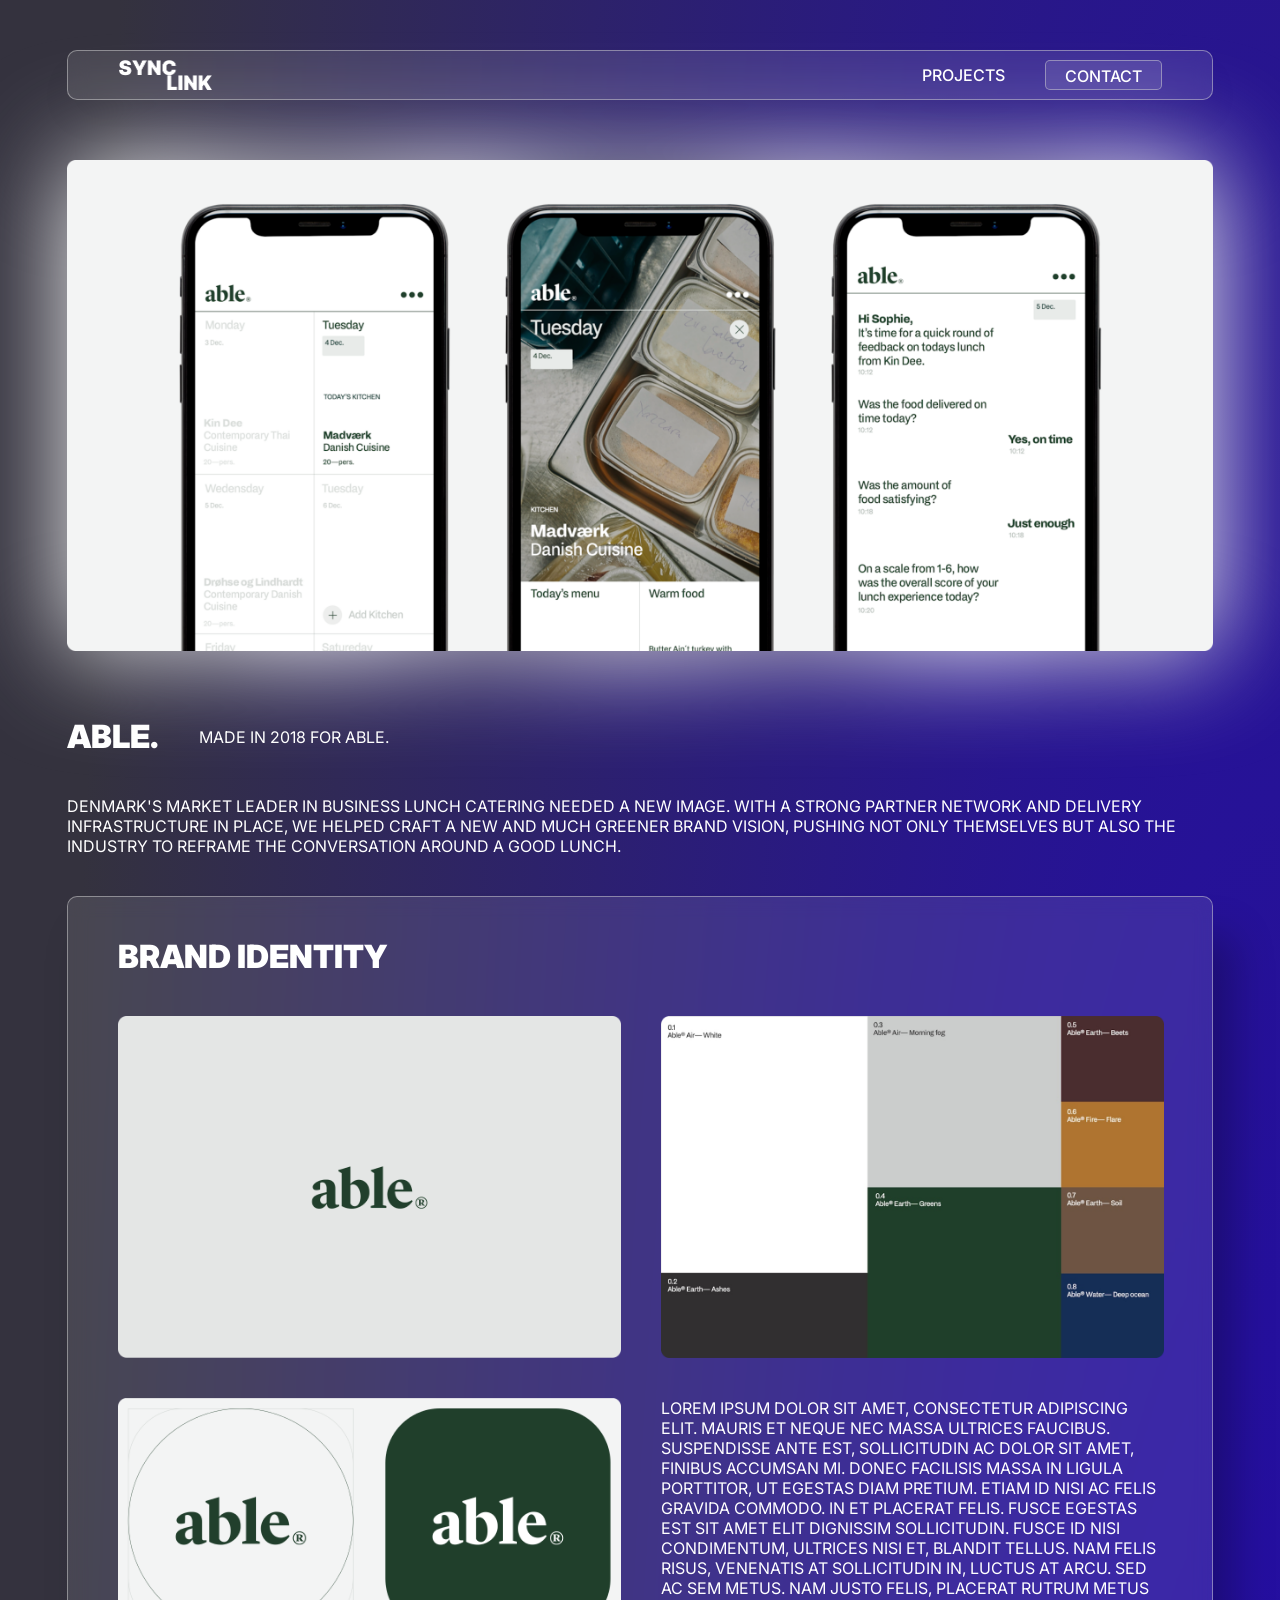
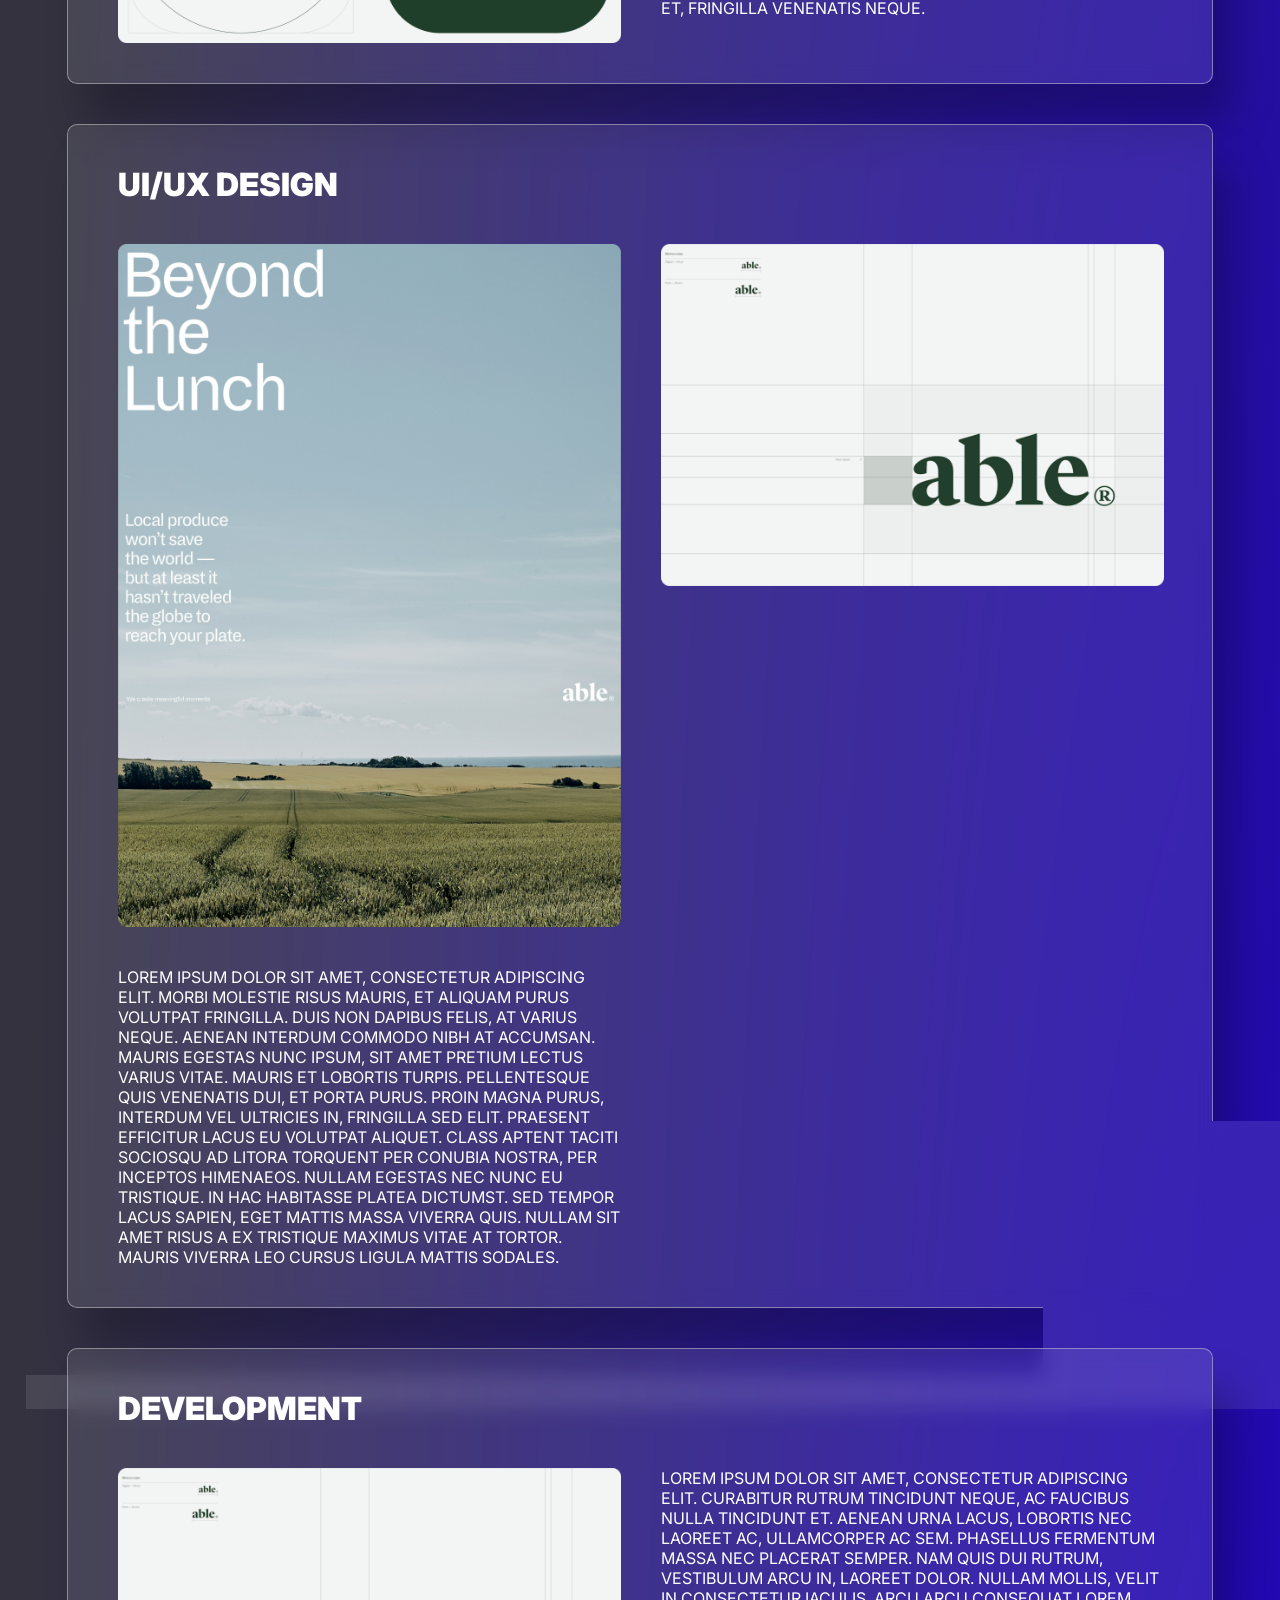
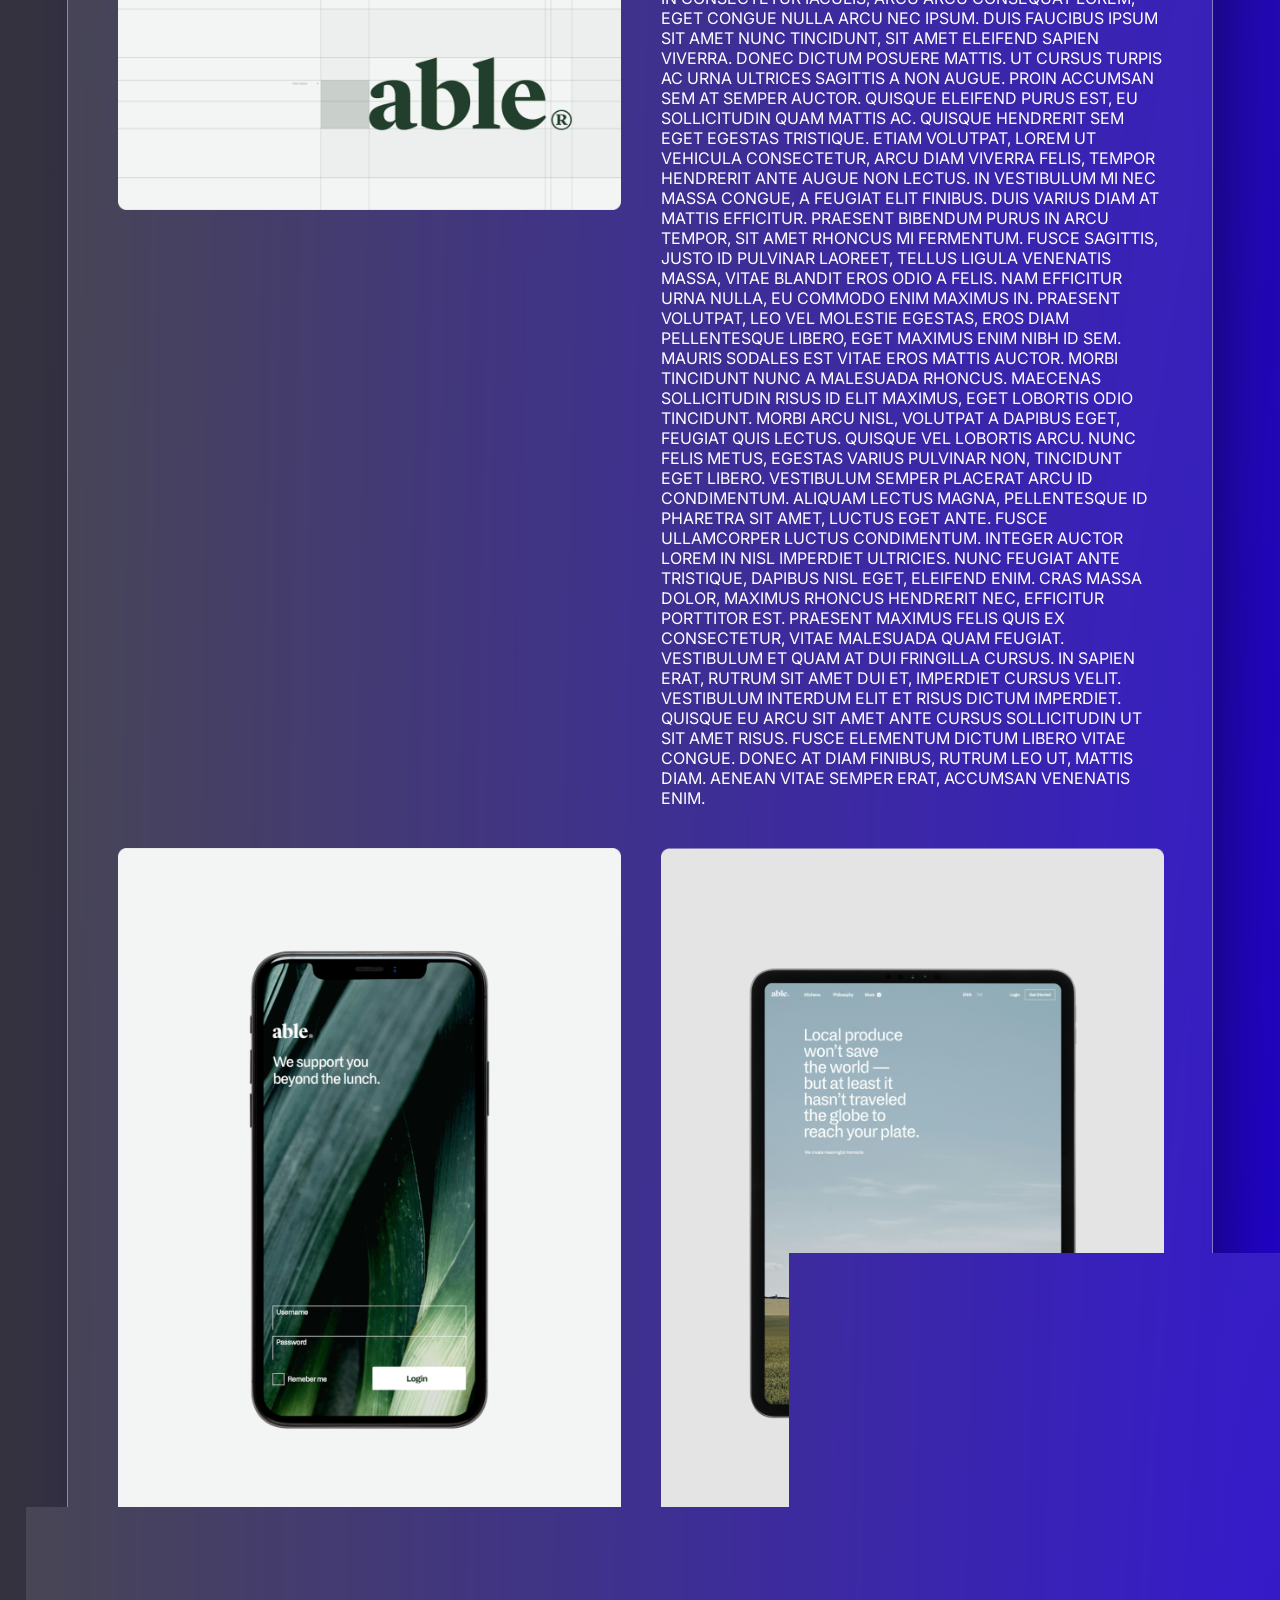
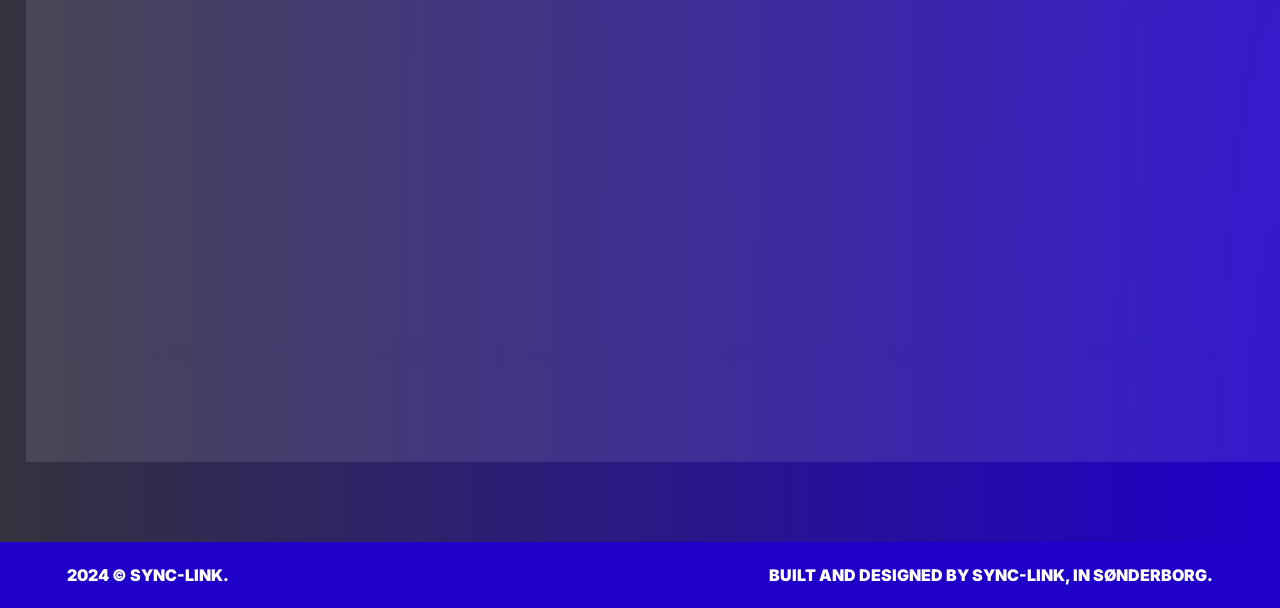
==== projects/project.html @ 5da5f064 "Merge 28a979999e49711f9907e312ec36f247cdb89f05 into 7618553b773ce93dcf7f98cd22d2ee365d95d112" ====
<!DOCTYPE html>
<html lang="en">
	<head>
		<meta charset="UTF-8" />
		<meta name="viewport" content="width=device-width, initial-scale=1.0" />
		<title>Project1</title>
		<link rel="stylesheet" href="./project.css" />
		<link
			href="https://fonts.googleapis.com/css?family=Inter"
			rel="stylesheet"
		/>
	</head>
	<body>
		<nav class="navbar">
			<div class="navbar-content">
				<img src="/assets/logo.png" alt="Sync-Link logo" class="navbar-logo" />
				<ul class="navbar-links">
					<li class="navbar-link">
						<a href="">Projects</a>
					</li>
					<li class="navbar-link highlight">
						<a href="">Contact</a>
					</li>
				</ul>
			</div>
		</nav>
		<main class="project-content">
			<header class="project-header">
				<div class="project-header-image-holder">
					<img
						src="/assets/able.header.png"
						alt=""
						class="project-header-image"
					/>
					<img
						src="/assets/able.header.png"
						alt=""
						class="project-header-image blur"
					/>
				</div>
				<div class="project-header-text-holder">
					<div class="project-header-text-line">
						<h1 class="project-header-text-title">able.</h1>
						<span class="project-header-text-info">made in 2018 for able.</span>
					</div>
					<p class="project-header-text-paragraph">
						Denmark's market leader in business lunch catering needed a new
						image. With a strong partner network and delivery infrastructure in
						place, we helped craft a new and much greener brand vision, pushing
						not only themselves but also the industry to reframe the
						conversation around a good lunch.
					</p>
				</div>
			</header>
			<section class="project-segment">
				<h2 class="project-segment-title">brand identity</h2>
				<div class="project-segment-grid">
					<img
						src="/assets/able.screenshot.1.png"
						alt=""
						class="project-segment-grid-image"
					/>
					<img
						src="/assets/able.screenshot.2.png"
						alt=""
						class="project-segment-grid-image"
					/>
					<img
						src="/assets/able.screenshot.3.png"
						alt=""
						class="project-segment-grid-image"
					/>
					<p class="project-segment-grid-paragraph">
						Lorem ipsum dolor sit amet, consectetur adipiscing elit. Mauris et
						neque nec massa ultrices faucibus. Suspendisse ante est,
						sollicitudin ac dolor sit amet, finibus accumsan mi. Donec facilisis
						massa in ligula porttitor, ut egestas diam pretium. Etiam id nisi ac
						felis gravida commodo. In et placerat felis. Fusce egestas est sit
						amet elit dignissim sollicitudin. Fusce id nisi condimentum,
						ultrices nisi et, blandit tellus. Nam felis risus, venenatis at
						sollicitudin in, luctus at arcu. Sed ac sem metus. Nam justo felis,
						placerat rutrum metus et, fringilla venenatis neque.
					</p>
				</div>
			</section>
			<section class="project-segment">
				<h2 class="project-segment-title">ui/ux design</h2>
				<div class="project-segment-grid">
					<img
						src="/assets/able.screenshot.4.png"
						alt=""
						class="project-segment-grid-image"
					/>
					<img
						src="/assets/able.screenshot.5.png"
						alt=""
						class="project-segment-grid-image"
					/>
					<p class="project-segment-grid-paragraph">
						Lorem ipsum dolor sit amet, consectetur adipiscing elit. Morbi
						molestie risus mauris, et aliquam purus volutpat fringilla. Duis non
						dapibus felis, at varius neque. Aenean interdum commodo nibh at
						accumsan. Mauris egestas nunc ipsum, sit amet pretium lectus varius
						vitae. Mauris et lobortis turpis. Pellentesque quis venenatis dui,
						et porta purus. Proin magna purus, interdum vel ultricies in,
						fringilla sed elit. Praesent efficitur lacus eu volutpat aliquet.
						Class aptent taciti sociosqu ad litora torquent per conubia nostra,
						per inceptos himenaeos. Nullam egestas nec nunc eu tristique. In hac
						habitasse platea dictumst. Sed tempor lacus sapien, eget mattis
						massa viverra quis. Nullam sit amet risus a ex tristique maximus
						vitae at tortor. Mauris viverra leo cursus ligula mattis sodales.
					</p>
				</div>
			</section>
			<section class="project-segment">
				<h2 class="project-segment-title">development</h2>
				<div class="project-segment-grid">
					<img
						src="/assets/able.screenshot.6.png"
						alt=""
						class="project-segment-grid-image"
					/>
					<p class="project-segment-grid-paragraph">
						Lorem ipsum dolor sit amet, consectetur adipiscing elit. Curabitur
						rutrum tincidunt neque, ac faucibus nulla tincidunt et. Aenean urna
						lacus, lobortis nec laoreet ac, ullamcorper ac sem. Phasellus
						fermentum massa nec placerat semper. Nam quis dui rutrum, vestibulum
						arcu in, laoreet dolor. Nullam mollis, velit in consectetur iaculis,
						arcu arcu consequat lorem, eget congue nulla arcu nec ipsum. Duis
						faucibus ipsum sit amet nunc tincidunt, sit amet eleifend sapien
						viverra. Donec dictum posuere mattis. Ut cursus turpis ac urna
						ultrices sagittis a non augue. Proin accumsan sem at semper auctor.
						Quisque eleifend purus est, eu sollicitudin quam mattis ac. Quisque
						hendrerit sem eget egestas tristique. Etiam volutpat, lorem ut
						vehicula consectetur, arcu diam viverra felis, tempor hendrerit ante
						augue non lectus. In vestibulum mi nec massa congue, a feugiat elit
						finibus. Duis varius diam at mattis efficitur. Praesent bibendum
						purus in arcu tempor, sit amet rhoncus mi fermentum. Fusce sagittis,
						justo id pulvinar laoreet, tellus ligula venenatis massa, vitae
						blandit eros odio a felis. Nam efficitur urna nulla, eu commodo enim
						maximus in. Praesent volutpat, leo vel molestie egestas, eros diam
						pellentesque libero, eget maximus enim nibh id sem. Mauris sodales
						est vitae eros mattis auctor. Morbi tincidunt nunc a malesuada
						rhoncus. Maecenas sollicitudin risus id elit maximus, eget lobortis
						odio tincidunt. Morbi arcu nisl, volutpat a dapibus eget, feugiat
						quis lectus. Quisque vel lobortis arcu. Nunc felis metus, egestas
						varius pulvinar non, tincidunt eget libero. Vestibulum semper
						placerat arcu id condimentum. Aliquam lectus magna, pellentesque id
						pharetra sit amet, luctus eget ante. Fusce ullamcorper luctus
						condimentum. Integer auctor lorem in nisl imperdiet ultricies. Nunc
						feugiat ante tristique, dapibus nisl eget, eleifend enim. Cras massa
						dolor, maximus rhoncus hendrerit nec, efficitur porttitor est.
						Praesent maximus felis quis ex consectetur, vitae malesuada quam
						feugiat. Vestibulum et quam at dui fringilla cursus. In sapien erat,
						rutrum sit amet dui et, imperdiet cursus velit. Vestibulum interdum
						elit et risus dictum imperdiet. Quisque eu arcu sit amet ante cursus
						sollicitudin ut sit amet risus. Fusce elementum dictum libero vitae
						congue. Donec at diam finibus, rutrum leo ut, mattis diam. Aenean
						vitae semper erat, accumsan venenatis enim.
					</p>
					<img
						src="/assets/able.screenshot.7.png"
						alt=""
						class="project-segment-grid-image"
					/>
					<img
						src="/assets/able.screenshot.8.png"
						alt=""
						class="project-segment-grid-image"
					/>
					<img
						src="/assets/able.screenshot.9.png"
						alt=""
						class="project-segment-grid-image"
					/>
				</div>
			</section>
		</main>
		<footer class="footer">
			<span class="footer-text">2024 © sync-link.</span>
			<span class="footer-text"
				>built and designed by sync-link, in sønderborg.</span
			>
		</footer>
	</body>
</html>
---- projects/project.css ----
:root {
	--dark-gradient: radial-gradient(
		100% 237.07% at 100% 100%,
		#1e00c9 0%,
		#34323e 100%
	);
	--white: rgba(255, 255, 255, 1);
	--light-gradient: radial-gradient(
		100% 237.07% at 100% 100%,
		#1e00c9 0%,
		#d0c8ff 100%
	);
}

* {
	padding: 0;
	margin: 0;
	box-sizing: border-box;
}

body {
	background: var(--dark-gradient);
	font-family: 'Inter', sans-serif;
}

::-webkit-scrollbar {
	width: 0px;
	background: transparent;
}

.navbar {
	position: fixed;
	top: 0;
	left: 0;
	width: 100dvw;
	z-index: 100;
}

.navbar-content {
	max-width: 1300px;
	width: calc(100dvw - 100pt);
	margin: 3.13rem auto 0 auto;

	height: 3.125rem;
	flex-shrink: 0;
	border-radius: 0.625rem;
	border: 1px solid rgba(212, 212, 212, 0.5);
	background: rgba(255, 255, 255, 0.1);
	box-shadow: 0px 20px 40px 0px rgba(0, 0, 0, 0.03);
	backdrop-filter: blur(10px);

	display: flex;
	flex-direction: row;
	justify-content: space-between;
	align-items: center;
	padding: 0 3.13rem 0 3.13rem;
}

.navbar-logo {
	height: 1.875rem;
}

.navbar-links {
	display: flex;
	flex-direction: row;
	list-style-type: none;
	align-items: center;
}

.navbar-link > a {
	text-decoration: none;
	color: #fff;
	text-align: right;
	font-family: Inter;
	font-size: 1rem;
	font-style: normal;
	font-weight: 500;
	line-height: normal;
	text-transform: uppercase;
}

.navbar-link.highlight {
	padding: 0.31rem 0;
	height: 1.875rem;
	flex-shrink: 0;
	border-radius: 0.3125rem;
	border: 1px solid rgba(212, 212, 212, 0.5);
	background: rgb(255, 255, 255, 0.1);
}

.navbar-link.highlight > a {
	margin: 0 1.19rem;
}

.navbar-link:not(:last-child) {
	margin-right: 2.5rem;
}

.project-header-image-holder {
	position: relative;
	height: 34.8125rem;
}

.project-header-image {
	width: calc(100dvw - 100pt);
	position: absolute;
	top: 0;
	left: 0;
}

.project-header-image:not(.blur) {
	z-index: 10;
}

.project-header-image.blur {
	filter: blur(40pt);
}

.project-header-text-line {
	display: flex;
	flex-direction: row;
	align-items: center;

	margin-bottom: 2.5rem;
}

.project-header-text-title {
	color: #fff;
	font-family: Inter;
	font-size: 2rem;
	font-style: normal;
	font-weight: 900;
	line-height: normal;
	text-transform: uppercase;

	margin-right: 2.5rem;
}

.project-header-text-info {
	color: #fff;
	font-family: Inter;
	font-size: 1rem;
	font-style: normal;
	font-weight: 400;
	line-height: normal;
	text-transform: uppercase;
}

.project-header-text-paragraph {
	color: #fff;
	font-family: Inter;
	font-size: 1rem;
	font-style: normal;
	font-weight: 400;
	line-height: normal;
	text-transform: uppercase;

	margin-bottom: 2.5rem;
}

.project-content {
	padding: 10rem 50pt 0 50pt;
}

.project-segment {
	border-radius: 0.625rem;
	border: 1px solid rgba(212, 212, 212, 0.5);
	background: rgba(255, 255, 255, 0.1);
	box-shadow: 20px 40px 40px 0px rgba(0, 0, 0, 0.25);
	backdrop-filter: blur(10px);

	padding: 2.5rem 3.13rem;
	width: calc(100dvw - 100pt);
}

.project-segment:not(:last-child) {
	margin-bottom: 2.5rem;
}

.project-segment-title {
	color: #fff;
	font-family: Inter;
	font-size: 2rem;
	font-style: normal;
	font-weight: 900;
	line-height: normal;
	text-transform: uppercase;

	margin-bottom: 2.5rem;
}

.project-segment-grid {
	width: calc(100dvw - 100pt - 6.26rem);
	display: grid;
	grid-template-columns: calc((100dvw - 100pt - 6.26rem) / 2 - 1.25rem) calc(
			(100dvw - 100pt - 6.26rem) / 2 - 1.25rem
		);
	column-gap: 2.5rem;
	row-gap: 2.5rem;
}

.project-segment-grid-image {
	width: 100%;
}

.project-segment-grid-paragraph {
	color: #fff;
	font-family: Inter;
	font-size: 1rem;
	font-style: normal;
	font-weight: 400;
	line-height: normal;
	text-transform: uppercase;
}

.footer {
	width: 100%;
	background: #1e00c9;
	height: 50pt;
	display: flex;
	flex-direction: row;
	justify-content: space-between;
	align-items: center;
	padding: 0 50pt;
	margin-top: 11.25rem;
}

.footer-text {
	color: #fff;
	font-family: Inter;
	font-size: 1rem;
	font-style: normal;
	font-weight: 900;
	line-height: normal;
	text-transform: uppercase;
}
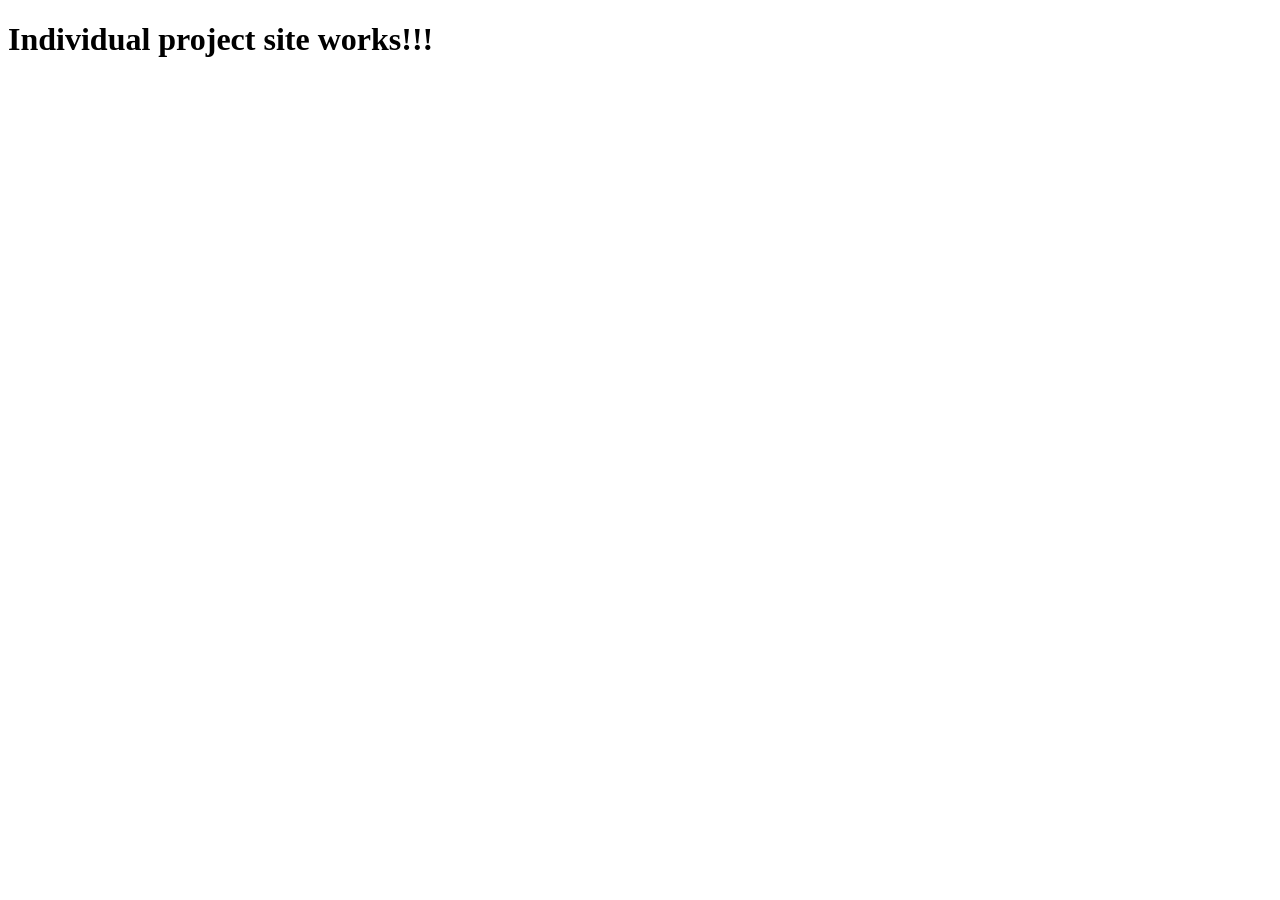
==== commit 783cd274: "Merge af7bf479237ebf6fa655576c68fcff1325971b75 into 7618553b773ce93dcf7f98cd22d2ee365d95d112" ====
--- a/projects/project.html
+++ b/projects/project.html
@@ -1,186 +1,12 @@
 <!DOCTYPE html>
 <html lang="en">
-	<head>
-		<meta charset="UTF-8" />
-		<meta name="viewport" content="width=device-width, initial-scale=1.0" />
-		<title>Project1</title>
-		<link rel="stylesheet" href="./project.css" />
-		<link
-			href="https://fonts.googleapis.com/css?family=Inter"
-			rel="stylesheet"
-		/>
-	</head>
-	<body>
-		<nav class="navbar">
-			<div class="navbar-content">
-				<img src="/assets/logo.png" alt="Sync-Link logo" class="navbar-logo" />
-				<ul class="navbar-links">
-					<li class="navbar-link">
-						<a href="">Projects</a>
-					</li>
-					<li class="navbar-link highlight">
-						<a href="">Contact</a>
-					</li>
-				</ul>
-			</div>
-		</nav>
-		<main class="project-content">
-			<header class="project-header">
-				<div class="project-header-image-holder">
-					<img
-						src="/assets/able.header.png"
-						alt=""
-						class="project-header-image"
-					/>
-					<img
-						src="/assets/able.header.png"
-						alt=""
-						class="project-header-image blur"
-					/>
-				</div>
-				<div class="project-header-text-holder">
-					<div class="project-header-text-line">
-						<h1 class="project-header-text-title">able.</h1>
-						<span class="project-header-text-info">made in 2018 for able.</span>
-					</div>
-					<p class="project-header-text-paragraph">
-						Denmark's market leader in business lunch catering needed a new
-						image. With a strong partner network and delivery infrastructure in
-						place, we helped craft a new and much greener brand vision, pushing
-						not only themselves but also the industry to reframe the
-						conversation around a good lunch.
-					</p>
-				</div>
-			</header>
-			<section class="project-segment">
-				<h2 class="project-segment-title">brand identity</h2>
-				<div class="project-segment-grid">
-					<img
-						src="/assets/able.screenshot.1.png"
-						alt=""
-						class="project-segment-grid-image"
-					/>
-					<img
-						src="/assets/able.screenshot.2.png"
-						alt=""
-						class="project-segment-grid-image"
-					/>
-					<img
-						src="/assets/able.screenshot.3.png"
-						alt=""
-						class="project-segment-grid-image"
-					/>
-					<p class="project-segment-grid-paragraph">
-						Lorem ipsum dolor sit amet, consectetur adipiscing elit. Mauris et
-						neque nec massa ultrices faucibus. Suspendisse ante est,
-						sollicitudin ac dolor sit amet, finibus accumsan mi. Donec facilisis
-						massa in ligula porttitor, ut egestas diam pretium. Etiam id nisi ac
-						felis gravida commodo. In et placerat felis. Fusce egestas est sit
-						amet elit dignissim sollicitudin. Fusce id nisi condimentum,
-						ultrices nisi et, blandit tellus. Nam felis risus, venenatis at
-						sollicitudin in, luctus at arcu. Sed ac sem metus. Nam justo felis,
-						placerat rutrum metus et, fringilla venenatis neque.
-					</p>
-				</div>
-			</section>
-			<section class="project-segment">
-				<h2 class="project-segment-title">ui/ux design</h2>
-				<div class="project-segment-grid">
-					<img
-						src="/assets/able.screenshot.4.png"
-						alt=""
-						class="project-segment-grid-image"
-					/>
-					<img
-						src="/assets/able.screenshot.5.png"
-						alt=""
-						class="project-segment-grid-image"
-					/>
-					<p class="project-segment-grid-paragraph">
-						Lorem ipsum dolor sit amet, consectetur adipiscing elit. Morbi
-						molestie risus mauris, et aliquam purus volutpat fringilla. Duis non
-						dapibus felis, at varius neque. Aenean interdum commodo nibh at
-						accumsan. Mauris egestas nunc ipsum, sit amet pretium lectus varius
-						vitae. Mauris et lobortis turpis. Pellentesque quis venenatis dui,
-						et porta purus. Proin magna purus, interdum vel ultricies in,
-						fringilla sed elit. Praesent efficitur lacus eu volutpat aliquet.
-						Class aptent taciti sociosqu ad litora torquent per conubia nostra,
-						per inceptos himenaeos. Nullam egestas nec nunc eu tristique. In hac
-						habitasse platea dictumst. Sed tempor lacus sapien, eget mattis
-						massa viverra quis. Nullam sit amet risus a ex tristique maximus
-						vitae at tortor. Mauris viverra leo cursus ligula mattis sodales.
-					</p>
-				</div>
-			</section>
-			<section class="project-segment">
-				<h2 class="project-segment-title">development</h2>
-				<div class="project-segment-grid">
-					<img
-						src="/assets/able.screenshot.6.png"
-						alt=""
-						class="project-segment-grid-image"
-					/>
-					<p class="project-segment-grid-paragraph">
-						Lorem ipsum dolor sit amet, consectetur adipiscing elit. Curabitur
-						rutrum tincidunt neque, ac faucibus nulla tincidunt et. Aenean urna
-						lacus, lobortis nec laoreet ac, ullamcorper ac sem. Phasellus
-						fermentum massa nec placerat semper. Nam quis dui rutrum, vestibulum
-						arcu in, laoreet dolor. Nullam mollis, velit in consectetur iaculis,
-						arcu arcu consequat lorem, eget congue nulla arcu nec ipsum. Duis
-						faucibus ipsum sit amet nunc tincidunt, sit amet eleifend sapien
-						viverra. Donec dictum posuere mattis. Ut cursus turpis ac urna
-						ultrices sagittis a non augue. Proin accumsan sem at semper auctor.
-						Quisque eleifend purus est, eu sollicitudin quam mattis ac. Quisque
-						hendrerit sem eget egestas tristique. Etiam volutpat, lorem ut
-						vehicula consectetur, arcu diam viverra felis, tempor hendrerit ante
-						augue non lectus. In vestibulum mi nec massa congue, a feugiat elit
-						finibus. Duis varius diam at mattis efficitur. Praesent bibendum
-						purus in arcu tempor, sit amet rhoncus mi fermentum. Fusce sagittis,
-						justo id pulvinar laoreet, tellus ligula venenatis massa, vitae
-						blandit eros odio a felis. Nam efficitur urna nulla, eu commodo enim
-						maximus in. Praesent volutpat, leo vel molestie egestas, eros diam
-						pellentesque libero, eget maximus enim nibh id sem. Mauris sodales
-						est vitae eros mattis auctor. Morbi tincidunt nunc a malesuada
-						rhoncus. Maecenas sollicitudin risus id elit maximus, eget lobortis
-						odio tincidunt. Morbi arcu nisl, volutpat a dapibus eget, feugiat
-						quis lectus. Quisque vel lobortis arcu. Nunc felis metus, egestas
-						varius pulvinar non, tincidunt eget libero. Vestibulum semper
-						placerat arcu id condimentum. Aliquam lectus magna, pellentesque id
-						pharetra sit amet, luctus eget ante. Fusce ullamcorper luctus
-						condimentum. Integer auctor lorem in nisl imperdiet ultricies. Nunc
-						feugiat ante tristique, dapibus nisl eget, eleifend enim. Cras massa
-						dolor, maximus rhoncus hendrerit nec, efficitur porttitor est.
-						Praesent maximus felis quis ex consectetur, vitae malesuada quam
-						feugiat. Vestibulum et quam at dui fringilla cursus. In sapien erat,
-						rutrum sit amet dui et, imperdiet cursus velit. Vestibulum interdum
-						elit et risus dictum imperdiet. Quisque eu arcu sit amet ante cursus
-						sollicitudin ut sit amet risus. Fusce elementum dictum libero vitae
-						congue. Donec at diam finibus, rutrum leo ut, mattis diam. Aenean
-						vitae semper erat, accumsan venenatis enim.
-					</p>
-					<img
-						src="/assets/able.screenshot.7.png"
-						alt=""
-						class="project-segment-grid-image"
-					/>
-					<img
-						src="/assets/able.screenshot.8.png"
-						alt=""
-						class="project-segment-grid-image"
-					/>
-					<img
-						src="/assets/able.screenshot.9.png"
-						alt=""
-						class="project-segment-grid-image"
-					/>
-				</div>
-			</section>
-		</main>
-		<footer class="footer">
-			<span class="footer-text">2024 © sync-link.</span>
-			<span class="footer-text"
-				>built and designed by sync-link, in sønderborg.</span
-			>
-		</footer>
-	</body>
+<head>
+    <meta charset="UTF-8">
+    <meta name="viewport" content="width=device-width, initial-scale=1.0">
+    <title>Project1</title>
+    <link rel="stylesheet" href="style.css">
+</head>
+<body>
+    <h1>Individual project site works!!!</h1>
+</body>
 </html>
